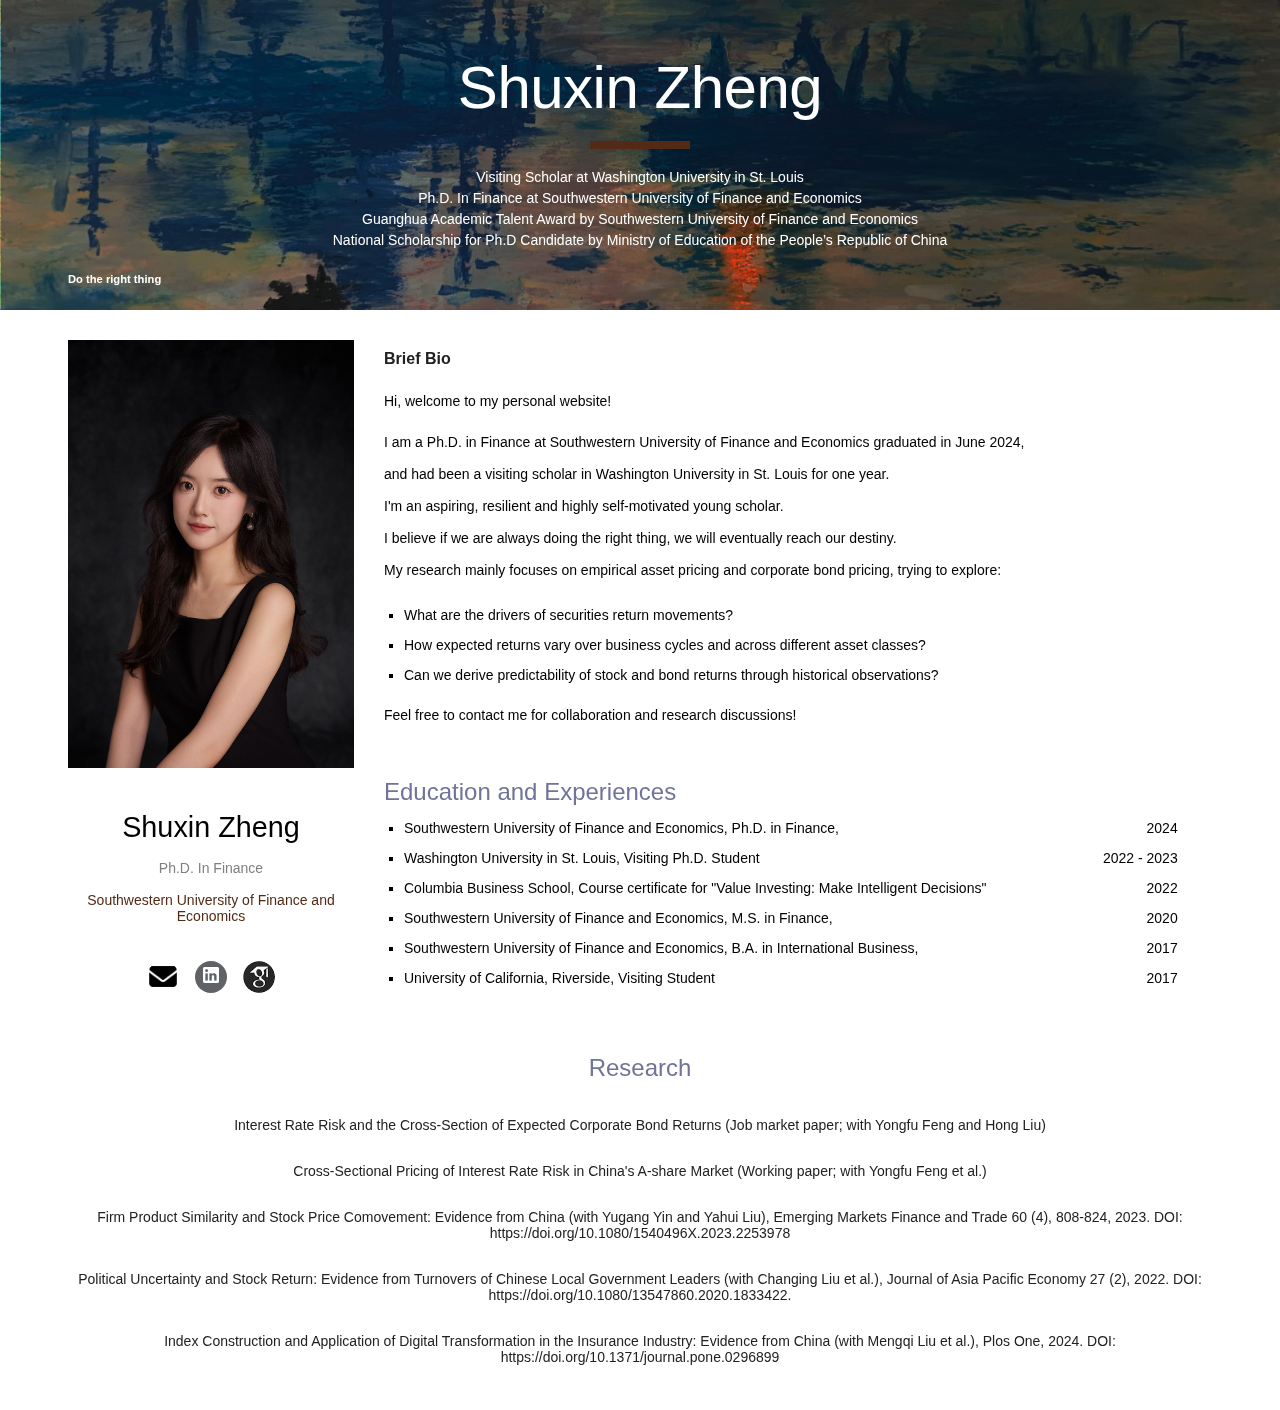
==== index.html @ 1889e53e "Update index.html" ====
<!DOCTYPE html>
<html lang="en">
<head>
    <meta charset="UTF-8">
    <title>Shuxin Zheng</title>
    <meta name="viewport" content="width=device-width, initial-scale=1.0">
    <meta http-equiv="X-UA-Compatible" content="IE=edge">

    <link rel="icon" href="assets/images/favicon.ico">

    <meta property="og:title" content="Shuxin Zheng">
    <meta property="og:type" content="website">
    <meta property="og:url" content="https://sxzheng77.github.io/">
    <meta property="og:description" content="Shuxin Zheng">


    <link href="assets/css/styles.css" rel="stylesheet"/>
    <script src="assets/js/scritp.js"></script>

</head>
<body class="">


<div class="page-wrapper">

    <div class="nav-bar-wrap">
        <div class="navigate-bar">
            <div class="bar-content">
                <div class="nav-link">
                    <!--<a href="/" class="person-name ">Shuxin Zheng</a>-->
                </div>
            </div>
        </div>
    </div>

    <div class="top-bg-wrap">
        <div class="top-bg"></div>
    </div>


    <div class="scroll-wrap">
        <div class="main-content-wrapper">
            <div class="top-section ">
                <!--<div class="bg-above-layer"></div>-->
                <div class="name-line-wrap">
                    <div class="bold-name-center">Shuxin Zheng</div>
                    <div class="bold-name-line"></div>
                    <!--<div class="bold-name-description">Ph.D. candidate at Washington University in St. Louis</div>-->
                    <div style="margin-top: 20px;">
                        <div class="bold-name-description">Visiting Scholar at Washington University in St. Louis</div>
                        <div class="bold-name-description">Ph.D. In Finance at Southwestern University of Finance and Economics</div>
                        <div class="bold-name-description">Guanghua Academic Talent Award by Southwestern University of Finance and Economics</div>
                        <div class="bold-name-description">National Scholarship for Ph.D Candidate by Ministry of Education of the People’s Republic of China</div>
                    </div>
                </div>
                <div class="bold-name-slogan">Do the right thing</div>
            </div>

            <div class="self-intro-section ">
                <div class="self-intro-wrap">
                    <div class="flex-item left">
                        <div><img src="assets/images/person.jpg" class="self-img"/></div>
                        <div class="avatar-under-wrap contact-wrapper">
                            <div class="bio-name">Shuxin Zheng</div>
                            <div class="bio-role">Ph.D. In Finance</div>
                            <div class="bio-university"><a href="https://www.swufe.edu.cn">Southwestern University of Finance and Economics</a></div>
                            <div class="contact-research-desc">
                                <a
                                        href="mailto: sxzheng77@gmail.com"
                                        class="round-box"
                                        style="width: 32px; height: 32px; margin: 6px;  ">
                                    <img
                                            src="assets/images/mail.png"
                                            alt="领英" class="lEB4Hf" style="width: 28px; margin-top: 5px;"
                                    ></a>
                                <a
                                        href="https://www.linkedin.com/in/shuxin-zheng-9356562a5/"
                                        target="_blank" class="round-box"
                                        style="width: 32px; height: 32px; margin: 6px; background-color: rgb(95, 99, 104); background-image: linear-gradient(rgb(95, 99, 104), rgb(95, 99, 104));">
                                    <img
                                            src="assets/images/ss-linkedin.png"
                                            alt="领英" class="lEB4Hf" style="width: 28px; height: 28px;"
                                            width="28" height="28"></a>

                                <a
                                        href="https://scholar.google.com/citations?hl=en&user=AglqkmcAAAAJ&view_op=list_works&gmla=AL3_zigcqhVFqedX_03y2pX-Mnuu2mWgOjME-ZgTDvUqx0Zor9YQrb9cSaSme42BEe9mmOXwZiWvphK0fRfLVuyu"
                                        target="_blank" class="round-box"
                                        style="width: 32px; height: 32px; margin: 6px;">
                                    <img   src="assets/images/ss-google.png"
                                           alt="链接" class="xbGufb" style="width: 32px; height: 32px;"
                                           width="32" height="32"></a>

                            </div>
                        </div>
                    </div>
                    <div class="flex-item right">

                        <div class="self-intro-content">
                            <!--<div class="self-intro-name ">Shuxin Zheng</div>-->
                            <div class="self-intro-name ">Brief Bio</div>
                            <div class="intro-line">Hi, welcome to my personal website!</div>
                            <div class="intro-line">
                                I am a Ph.D. in Finance at Southwestern University of Finance and Economics graduated in June 2024,
                                <br><br>and had been a visiting scholar in Washington University in St. Louis for one year.
                                <br><br>I'm an aspiring, resilient and highly self-motivated young scholar.
                                <br><br>I believe if we are always doing the right thing, we will eventually reach our destiny.
                                <br><br>My research mainly focuses on empirical asset pricing and corporate bond pricing, trying to explore:
                            </div>

                            <!--<div class="intro-line">My research tries to understand the rule of securities price movements:</div>-->


                            <ul class="self-intro-ul">

                                <li  class="self-li-item " >
                                    <p>What are the drivers of securities return movements?</p>
                                </li>
                                <li  class="self-li-item " >
                                    <p>How expected returns vary over business cycles and across different asset classes?</p>
                                </li>
                                <li  class="self-li-item " >
                                    <p>Can we derive predictability of stock and bond returns through historical observations?</p>
                                </li>

                            </ul>

                            <div class="intro-line">Feel free to contact me for collaboration and research discussions!</div>
                        </div>
                        <div class="self-education-content">
                            <div class="  " style="color: #6f7498; font-size: 1.5rem; margin-top: 40px;">Education and Experiences</div>
                            <ul class="self-intro-ul">

                                <li  class="self-li-item " >
                                    <p>Southwestern University of Finance and Economics, Ph.D. in Finance, <sapn class="edu-time">2024</sapn></p>
                                </li>


                                <li  class="self-li-item " >
                                    <p>Washington University in St. Louis, Visiting Ph.D. Student         			     <sapn class="edu-time">2022 - 2023</sapn></p>
                                </li>

                                <li  class="self-li-item " >
                                    <p>Columbia Business School, Course certificate for "Value Investing: Make Intelligent Decisions"           	    <sapn class="edu-time">2022</sapn></p>
                                </li>

                                <li  class="self-li-item " >
                                    <p>Southwestern University of Finance and Economics, M.S. in Finance, <sapn class="edu-time">2020</sapn></p>
                                </li>
                                <li  class="self-li-item " >
                                    <p>Southwestern University of Finance and Economics, B.A. in International Business, <sapn class="edu-time">2017</sapn></p>
                                </li>
                                <li  class="self-li-item " >
                                    <p>University of California, Riverside, Visiting Student                                  			        <sapn class="edu-time">2017</sapn></p>
                                </li>

                            </ul>
                        </div>

                    </div>
                </div>
            </div>

            <div class="contact-section " style="padding-bottom: 30px;">
                <div class="contact-wrapper">
                    <div class="contact-research">Research</div>
                    <div class="contact-research-desc">
                        Interest Rate Risk and the Cross-Section of Expected Corporate Bond Returns (Job market paper; with Yongfu Feng and Hong Liu)
                    </div>
                    <div class="contact-research-desc">
                        Cross-Sectional Pricing of Interest Rate Risk in China's A-share Market (Working paper; with Yongfu Feng et al.)
                    </div>
                     <div class="contact-research-desc">
                         Firm Product Similarity and Stock Price Comovement: Evidence from China (with Yugang Yin and Yahui Liu), Emerging Markets Finance and Trade 60 (4), 808-824, 2023. DOI: https://doi.org/10.1080/1540496X.2023.2253978
                    </div>
                    <div class="contact-research-desc">
                        Political Uncertainty and Stock Return: Evidence from Turnovers of Chinese Local Government Leaders (with Changing Liu et al.), Journal of Asia Pacific Economy 27 (2), 2022. DOI: https://doi.org/10.1080/13547860.2020.1833422.
                    </div>
                    <div class="contact-research-desc">
                        Index Construction and Application of Digital Transformation in the Insurance Industry: Evidence from China (with Mengqi Liu et al.), Plos One, 2024. DOI: https://doi.org/10.1371/journal.pone.0296899
                    </div>


                    <!--<div class="contact-research-desc">
                        <a href="mailto: sxzheng77@gmail.com" target="_blank" >
                            sxzheng77@gmail.com
                        </a>
                    </div>-->


                </div>


            </div>


        </div>
    </div>

</div>


</body>


</html>
---- assets/css/styles.css ----
:root {
    font-size: 16px;
}
html body {
    font-size: 16px;
    height: 100%;
    /*font-family: sans-serif;*/
    font-family: Arial,Helvetica,sans-serif;

}
body {
    padding: 0;
    margin: 0;
}



.name-line-wrap .bold-name-description{
    font-size: .875rem;
     /*font-family: Arial;*/
    margin-top: 5px;
}
.name-line-wrap .bold-name-center{
    font-size: 3.75rem;
    font-style: normal;
    font-weight: 400;
    letter-spacing: -0.5px;
    line-height: 1.26;
    /*font-family: Arial;*/
}
.top-section .name-line-wrap{
    text-align: center;
    padding: 50px 0 0 0;
}
.name-line-wrap .bold-name-line{
    border-bottom-style: solid;
    border-bottom-width: 8px;
    /*border-color: rgba(133, 140, 184, 1);*/
    border-color: rgba(83, 42, 22, 1);
    margin-left: auto;
    margin-right: auto;
    width: 100px;
    padding: 15px 0 0 0;
}
.navigate-bar .nav-link{
    padding: 16px 12px;
}
.navigate-bar .person-name{
    font-size: 1.25rem;
    color: #ffffff;
    font-weight: 500;
    letter-spacing: 1.5px;
    text-decoration: none;
    /*font-family: Roboto, sans-serif;*/

}

.top-section .bold-name-slogan{
    font-size: .7rem;
    font-weight: bold;
    margin-top: 25px;
    text-align: left;


}
.main-content-wrapper {
    max-width: 1280px;
    width: 100%;
    margin: 0 auto;
    padding: 0 68px;
    box-sizing: border-box;
    font-size: .875rem;
}


.self-intro-section {
    /*font-family: 'Open Sans', Arial;*/
    color: black;
}

.self-intro-section .self-intro-wrap {
    display: flex;
}
.self-intro-wrap .left {
    width: 25%;
}
.self-intro-wrap .left .self-img {
    width: 100%;
}

.self-intro-section .self-intro-name {
    font-weight: 700;
    font-size: 1rem;
}



/********/



.nav-bar-wrap {
    /*position: relative;*/
}

.nav-bar-wrap.at-scroll-position57 .navigate-bar .person-name{
    color: rgb(133, 140, 184) !important;
}
.nav-bar-wrap.at-scroll-position57 .navigate-bar{
    background-color: white;
    border-top: 1px solid #cccccc;
    border-bottom: 1px solid #cccccc;
    /*font-family: Roboto, sans-serif;*/
    font-weight: 500;
    transition: opacity .5s,padding-left .125s;
}
.nav-bar-wrap .navigate-bar{
    position: fixed;
    top: 0;
    left: 0;
    height: 56px;
    width: 100%;
    z-index: 100;
}
.navigate-bar .bar-content{
    padding: 0 1rem;
}





.page-wrapper {
    position: relative;
}

.top-bg-wrap {
    /*position: relative;*/
}
.top-bg-wrap .top-bg{
    position: absolute;
    top: 0;
    left: 0;
    width: 100%;
    height: 310px;
    /*padding-bottom: 50px;
    padding-top: 50px;*/

    z-index: 80;
    box-sizing: border-box;
    background-position: center center;
    background-image: url(/assets/images/bg.jpg);
    background-size: cover;
}


.scroll-wrap {
    position: absolute;
    z-index: 200;
    top: 0px;
    width: 100%;
}


.top-section {
    height: 310px;
    color: #ffffff;
}


.self-intro-section {
    margin-top: 30px;
}

.self-intro-section .self-intro-ul{
    list-style-type: square;
    margin-left: 0;
    margin-right: 0;
    padding: 0;
}
.self-intro-section .self-li-item{
    margin-left: 15.0pt;
}

.self-intro-section .flex-item.right {
    margin-left: 30px;
    flex-grow: 1;
    padding-right: 3%;
}

.self-intro-section .self-intro-name{
    font-weight: 700;
    color: #212121;
    padding: 10px 0 15px 0;
}

.self-intro-section .intro-line{
    padding: 10px 0 15px 0;
}



.contact-wrapper  {
    text-align: center;
    margin-top: 40px;
}
.contact-wrapper .contact-research {
    color: #6f7498;
    font-size: 1.5rem;
    padding-bottom: 20px;
}
.contact-wrapper .contact-research-desc {
    color: rgba(33, 33, 33, 1);
    /*font-family: 'Open Sans', sans-serif;*/
    font-weight: 400;
    padding: 15px 0;
}
.contact-wrapper .round-box {
    box-sizing: content-box;
    border-radius: 50%;
    overflow: hidden;
    display: inline-block;
    vertical-align: middle;
    line-height: 0;
    font-size: 10pt;
}




/*******/

@media only screen and (max-width: 479px) {

    .name-line-wrap .bold-name-center{
        font-size: 2.5rem;
        padding-top: 5px;
    }

    .navigate-bar .person-name {
        font-size: 1.16rem;
    }




    .self-intro-section .self-intro-wrap {
        flex-flow: column;
    }
    .self-intro-wrap .left {
        width: 100%;
    }
    .self-intro-section .flex-item.right {
        margin-left: 0px;
    }

    .main-content-wrapper {
        padding: 0 36px;
    }

    .top-section .bold-name-slogan {
        margin-top: 10px;
        display: none;
    }
}




.edu-time {
    float: right;
}


.avatar-under-wrap .bio-name {
    font-size: 1.8rem;
}
.avatar-under-wrap .bio-role {
    color: grey;
    padding: 1rem 0;
}
.avatar-under-wrap .bio-university {
    padding-bottom: 1rem;
}
.avatar-under-wrap .bio-university a {
    color: rgba(83, 42, 22, 1);
    text-decoration: none;

}
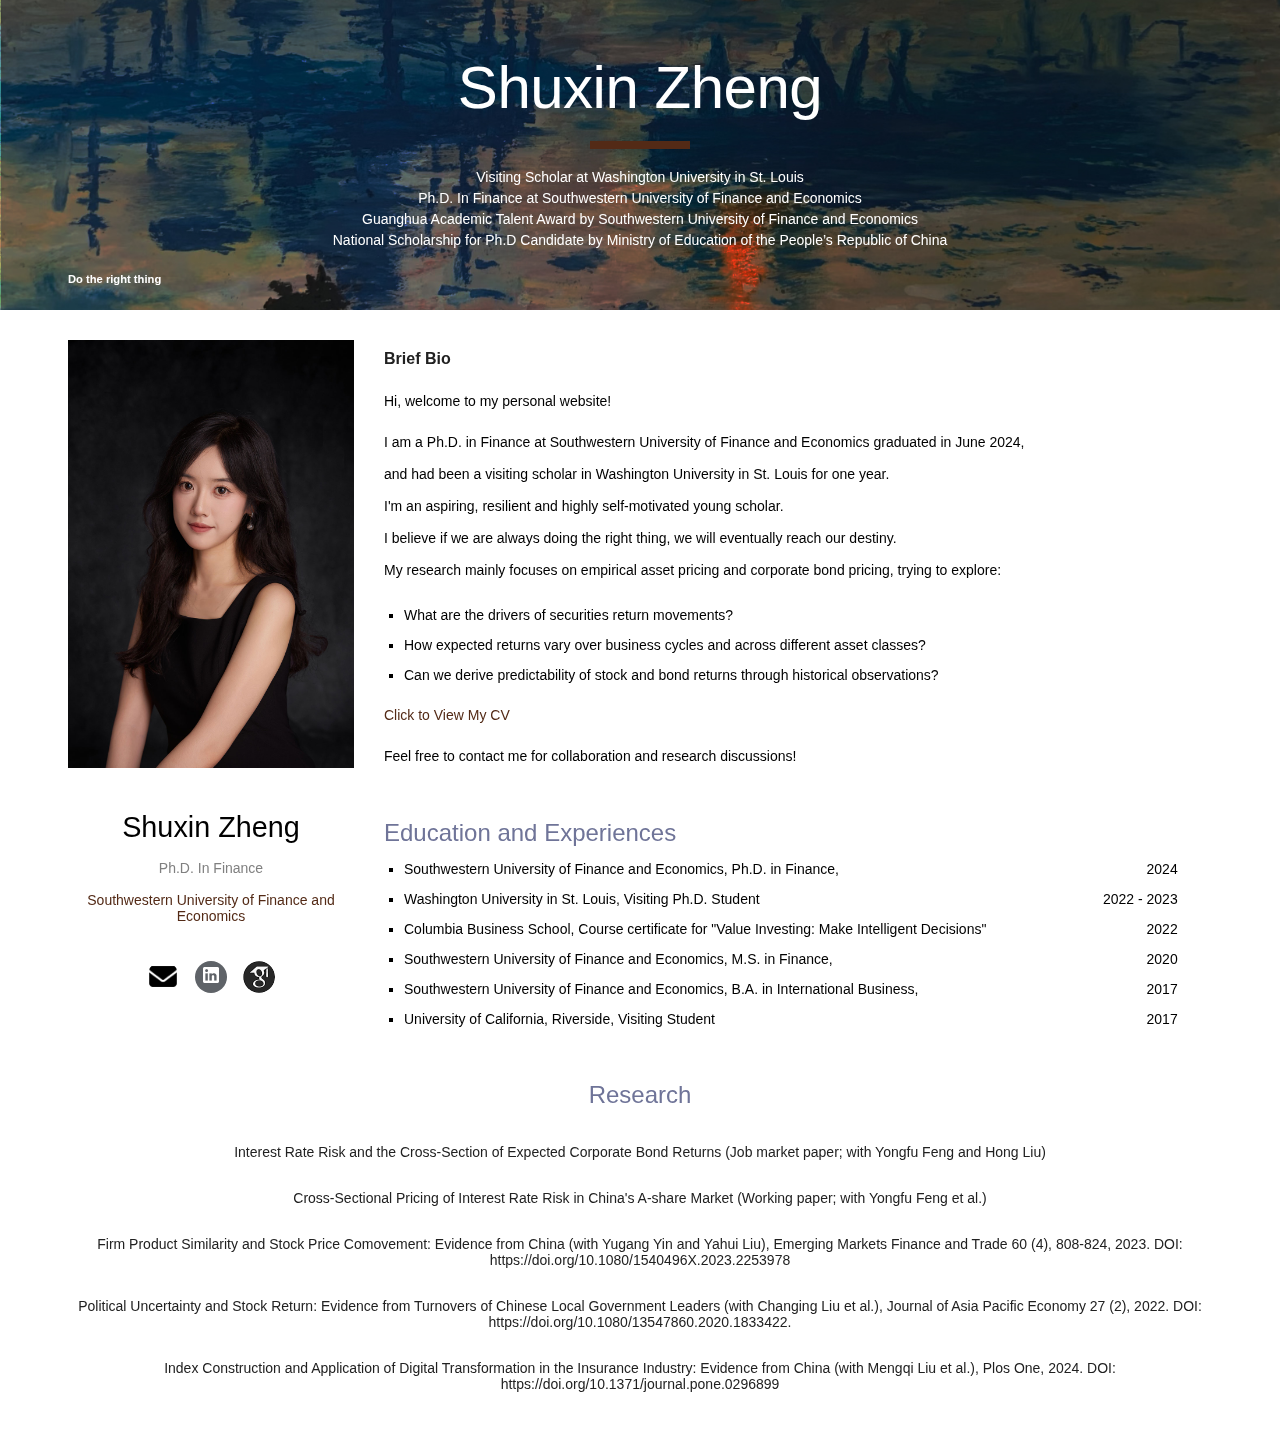
==== commit 860a6a34: "update website" ====
--- a/index.html
+++ b/index.html
@@ -124,6 +124,7 @@
 
                             </ul>
 
+                            <div class="intro-line"><a href="/CV_ShuxinZHENG.pdf">Click to View My CV</a></div>
                             <div class="intro-line">Feel free to contact me for collaboration and research discussions!</div>
                         </div>
                         <div class="self-education-content">
--- a/assets/css/styles.css
+++ b/assets/css/styles.css
@@ -155,6 +155,10 @@
 }
 
 
+.scroll-wrap a {
+    color: rgba(83, 42, 22, 1);
+    text-decoration: none;
+}
 .scroll-wrap {
     position: absolute;
     z-index: 200;
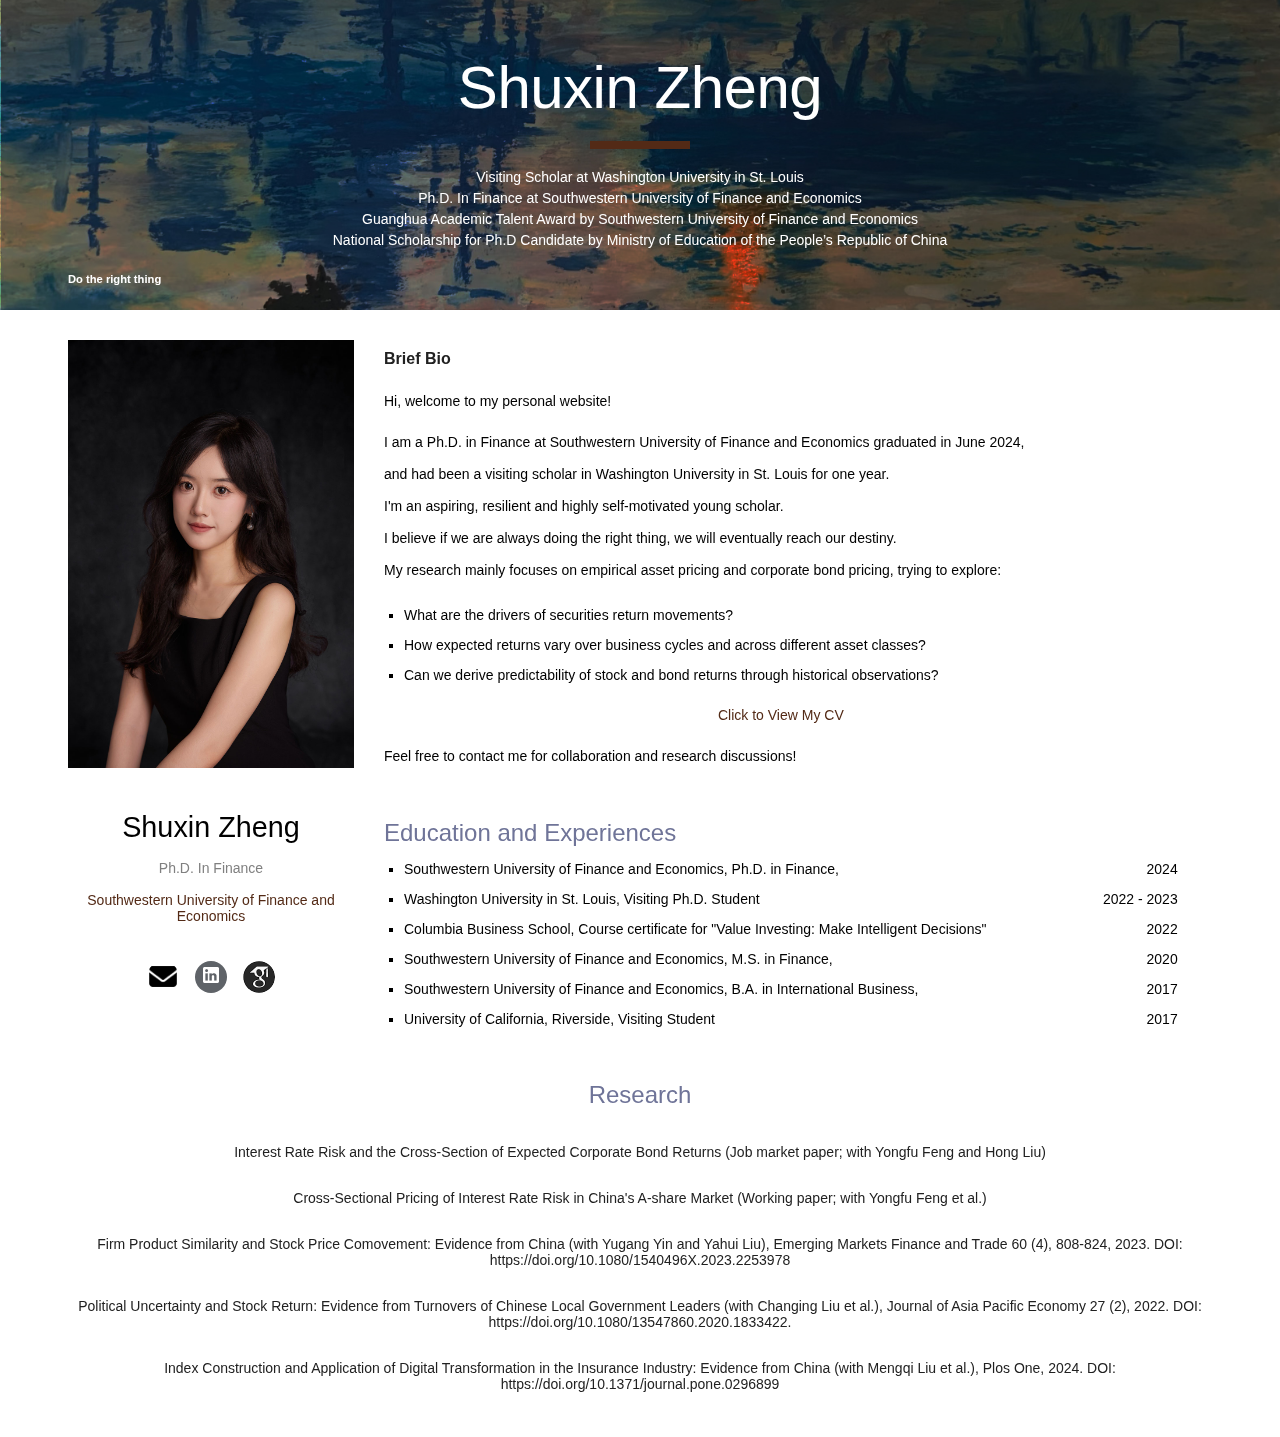
==== commit f5181e7e: "update website" ====
--- a/index.html
+++ b/index.html
@@ -124,7 +124,7 @@
 
                             </ul>
 
-                            <div class="intro-line"><a href="/CV_ShuxinZHENG.pdf">Click to View My CV</a></div>
+                            <div class="intro-line click-cv"><a href="/CV_ShuxinZHENG.pdf">Click to View My CV</a></div>
                             <div class="intro-line">Feel free to contact me for collaboration and research discussions!</div>
                         </div>
                         <div class="self-education-content">
--- a/assets/css/styles.css
+++ b/assets/css/styles.css
@@ -293,13 +293,15 @@
 
 }
 
-
-
-
-
-
-
-
-
-
-
+.click-cv {
+    text-align: center;
+}
+
+
+
+
+
+
+
+
+
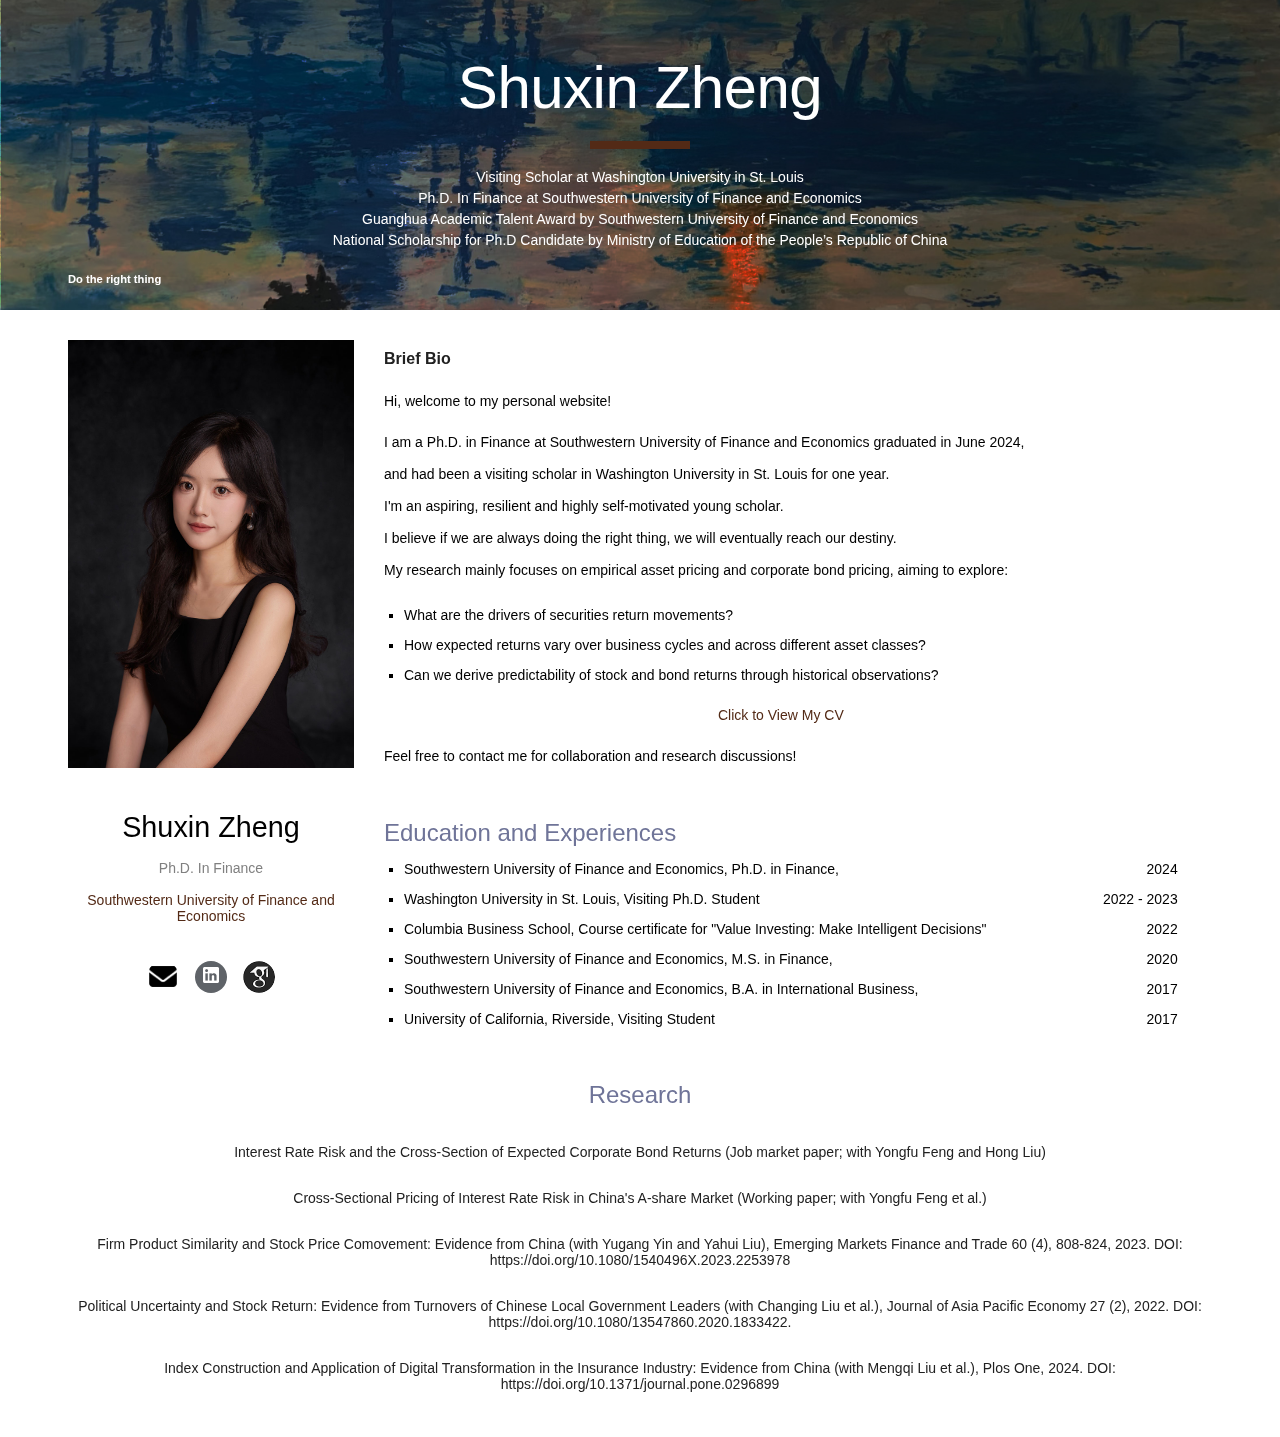
==== commit 6ba0d991: "Update index.html" ====
--- a/index.html
+++ b/index.html
@@ -104,7 +104,7 @@
                                 <br><br>and had been a visiting scholar in Washington University in St. Louis for one year.
                                 <br><br>I'm an aspiring, resilient and highly self-motivated young scholar.
                                 <br><br>I believe if we are always doing the right thing, we will eventually reach our destiny.
-                                <br><br>My research mainly focuses on empirical asset pricing and corporate bond pricing, trying to explore:
+                                <br><br>My research mainly focuses on empirical asset pricing and corporate bond pricing, aiming to explore:
                             </div>
 
                             <!--<div class="intro-line">My research tries to understand the rule of securities price movements:</div>-->
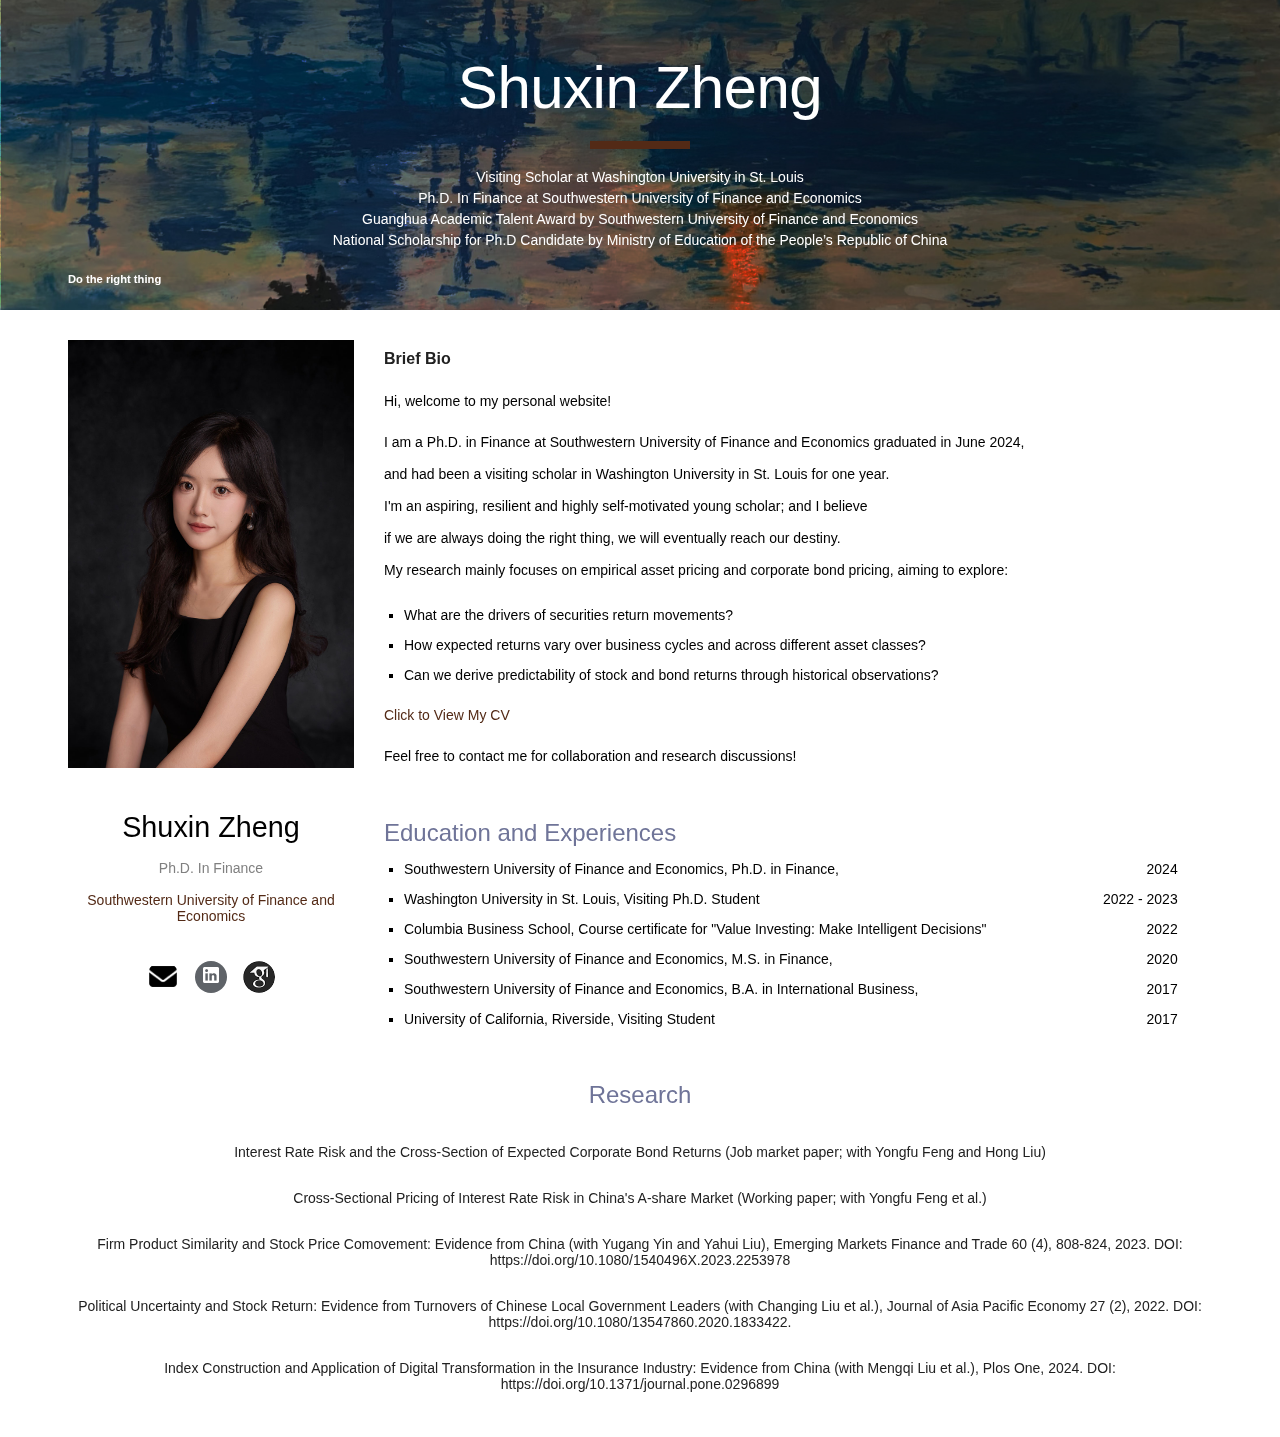
==== commit 5b7a8342: "Update index.html" ====
--- a/index.html
+++ b/index.html
@@ -102,8 +102,8 @@
                             <div class="intro-line">
                                 I am a Ph.D. in Finance at Southwestern University of Finance and Economics graduated in June 2024,
                                 <br><br>and had been a visiting scholar in Washington University in St. Louis for one year.
-                                <br><br>I'm an aspiring, resilient and highly self-motivated young scholar.
-                                <br><br>I believe if we are always doing the right thing, we will eventually reach our destiny.
+                                <br><br>I'm an aspiring, resilient and highly self-motivated young scholar; and I believe
+                                <br><br>if we are always doing the right thing, we will eventually reach our destiny.
                                 <br><br>My research mainly focuses on empirical asset pricing and corporate bond pricing, aiming to explore:
                             </div>
 
--- a/assets/css/styles.css
+++ b/assets/css/styles.css
@@ -294,14 +294,14 @@
 }
 
 .click-cv {
-    text-align: center;
-}
-
-
-
-
-
-
-
-
-
+    text-align: left;
+}
+
+
+
+
+
+
+
+
+
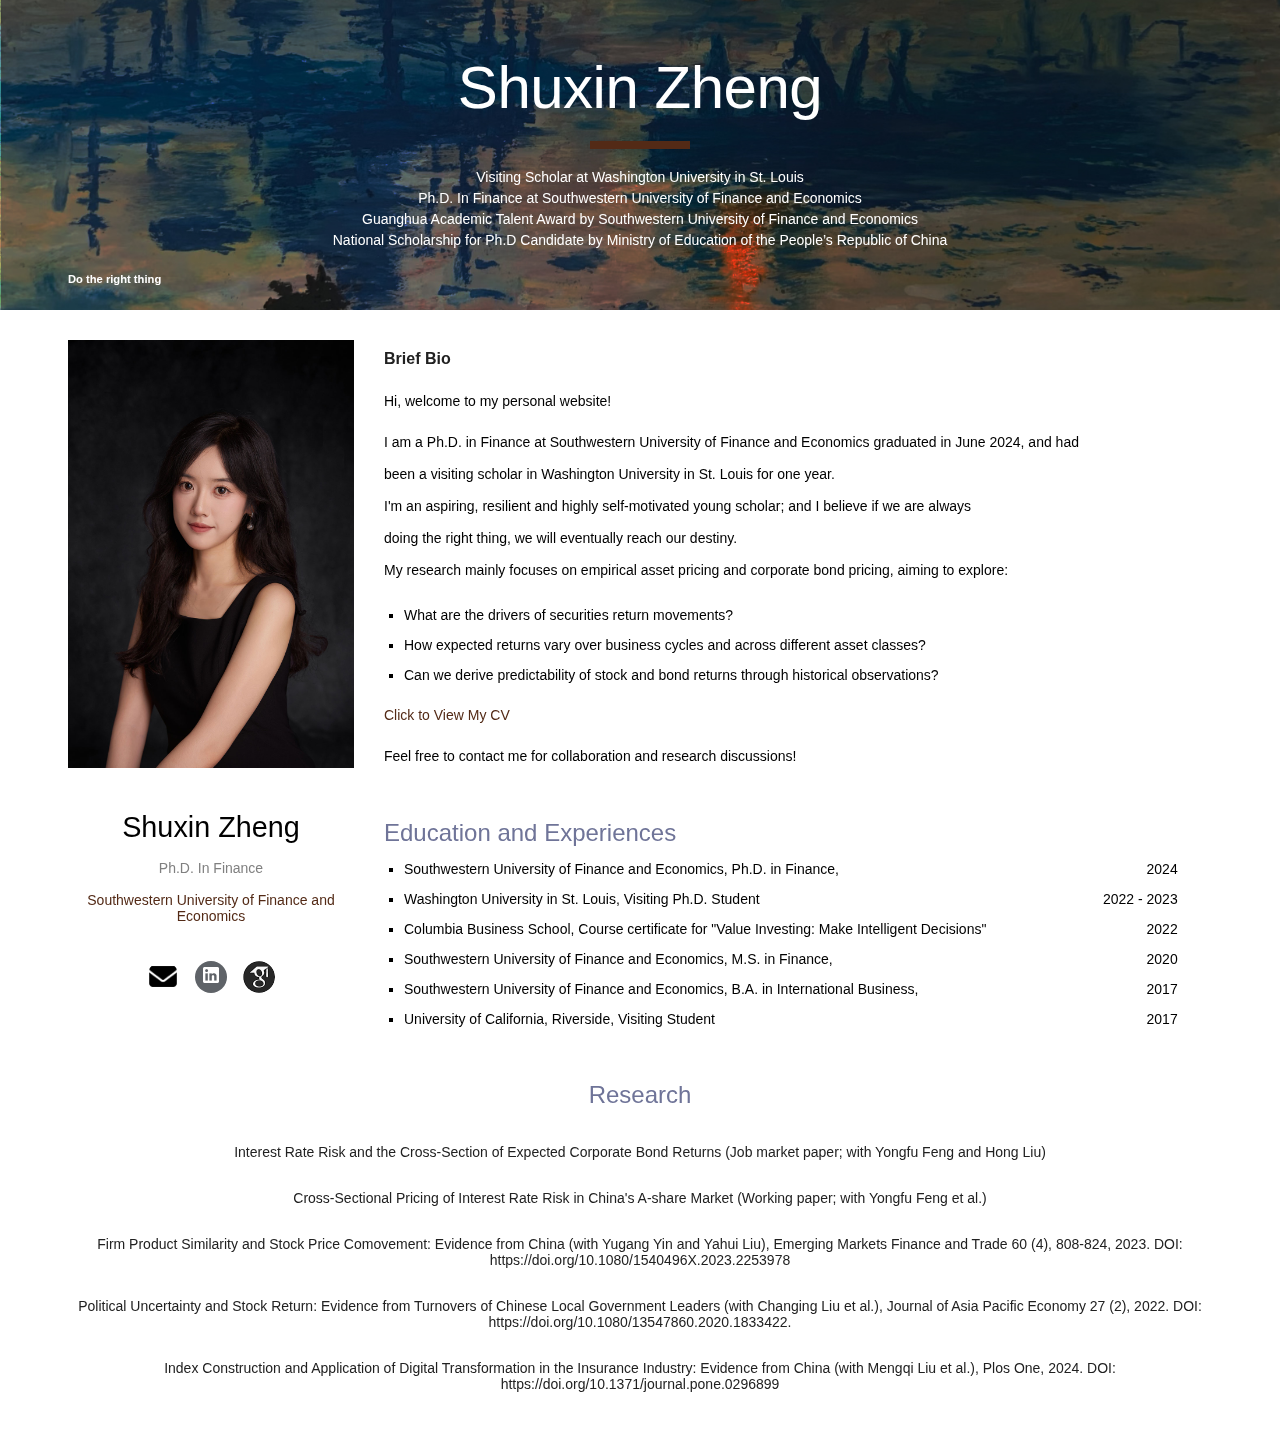
==== commit e7c4a158: "Update index.html" ====
--- a/index.html
+++ b/index.html
@@ -100,10 +100,10 @@
                             <div class="self-intro-name ">Brief Bio</div>
                             <div class="intro-line">Hi, welcome to my personal website!</div>
                             <div class="intro-line">
-                                I am a Ph.D. in Finance at Southwestern University of Finance and Economics graduated in June 2024,
-                                <br><br>and had been a visiting scholar in Washington University in St. Louis for one year.
-                                <br><br>I'm an aspiring, resilient and highly self-motivated young scholar; and I believe
-                                <br><br>if we are always doing the right thing, we will eventually reach our destiny.
+                                I am a Ph.D. in Finance at Southwestern University of Finance and Economics graduated in June 2024, and had
+                                <br><br>been a visiting scholar in Washington University in St. Louis for one year.
+                                <br><br>I'm an aspiring, resilient and highly self-motivated young scholar; and I believe if we are always
+                                <br><br>doing the right thing, we will eventually reach our destiny.
                                 <br><br>My research mainly focuses on empirical asset pricing and corporate bond pricing, aiming to explore:
                             </div>
 
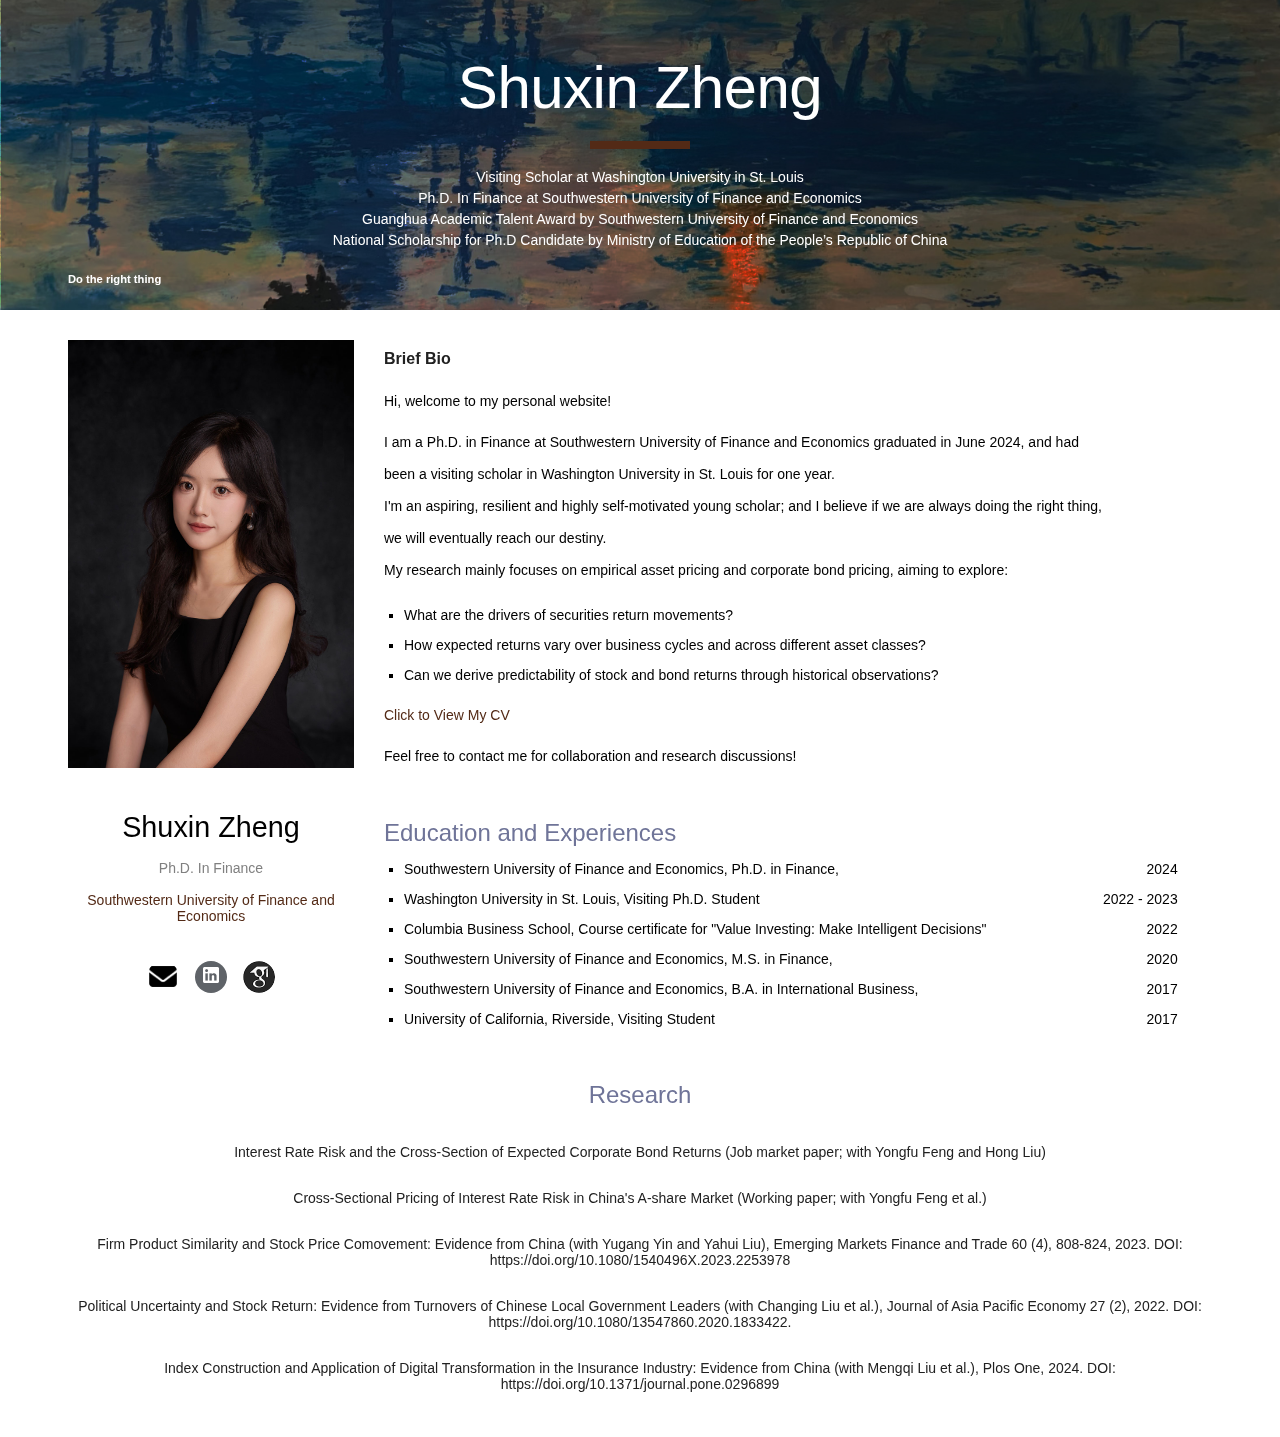
==== commit 7130d081: "Update index.html" ====
--- a/index.html
+++ b/index.html
@@ -102,8 +102,8 @@
                             <div class="intro-line">
                                 I am a Ph.D. in Finance at Southwestern University of Finance and Economics graduated in June 2024, and had
                                 <br><br>been a visiting scholar in Washington University in St. Louis for one year.
-                                <br><br>I'm an aspiring, resilient and highly self-motivated young scholar; and I believe if we are always
-                                <br><br>doing the right thing, we will eventually reach our destiny.
+                                <br><br>I'm an aspiring, resilient and highly self-motivated young scholar; and I believe if we are always doing the right thing,
+                                <br><br>we will eventually reach our destiny.
                                 <br><br>My research mainly focuses on empirical asset pricing and corporate bond pricing, aiming to explore:
                             </div>
 
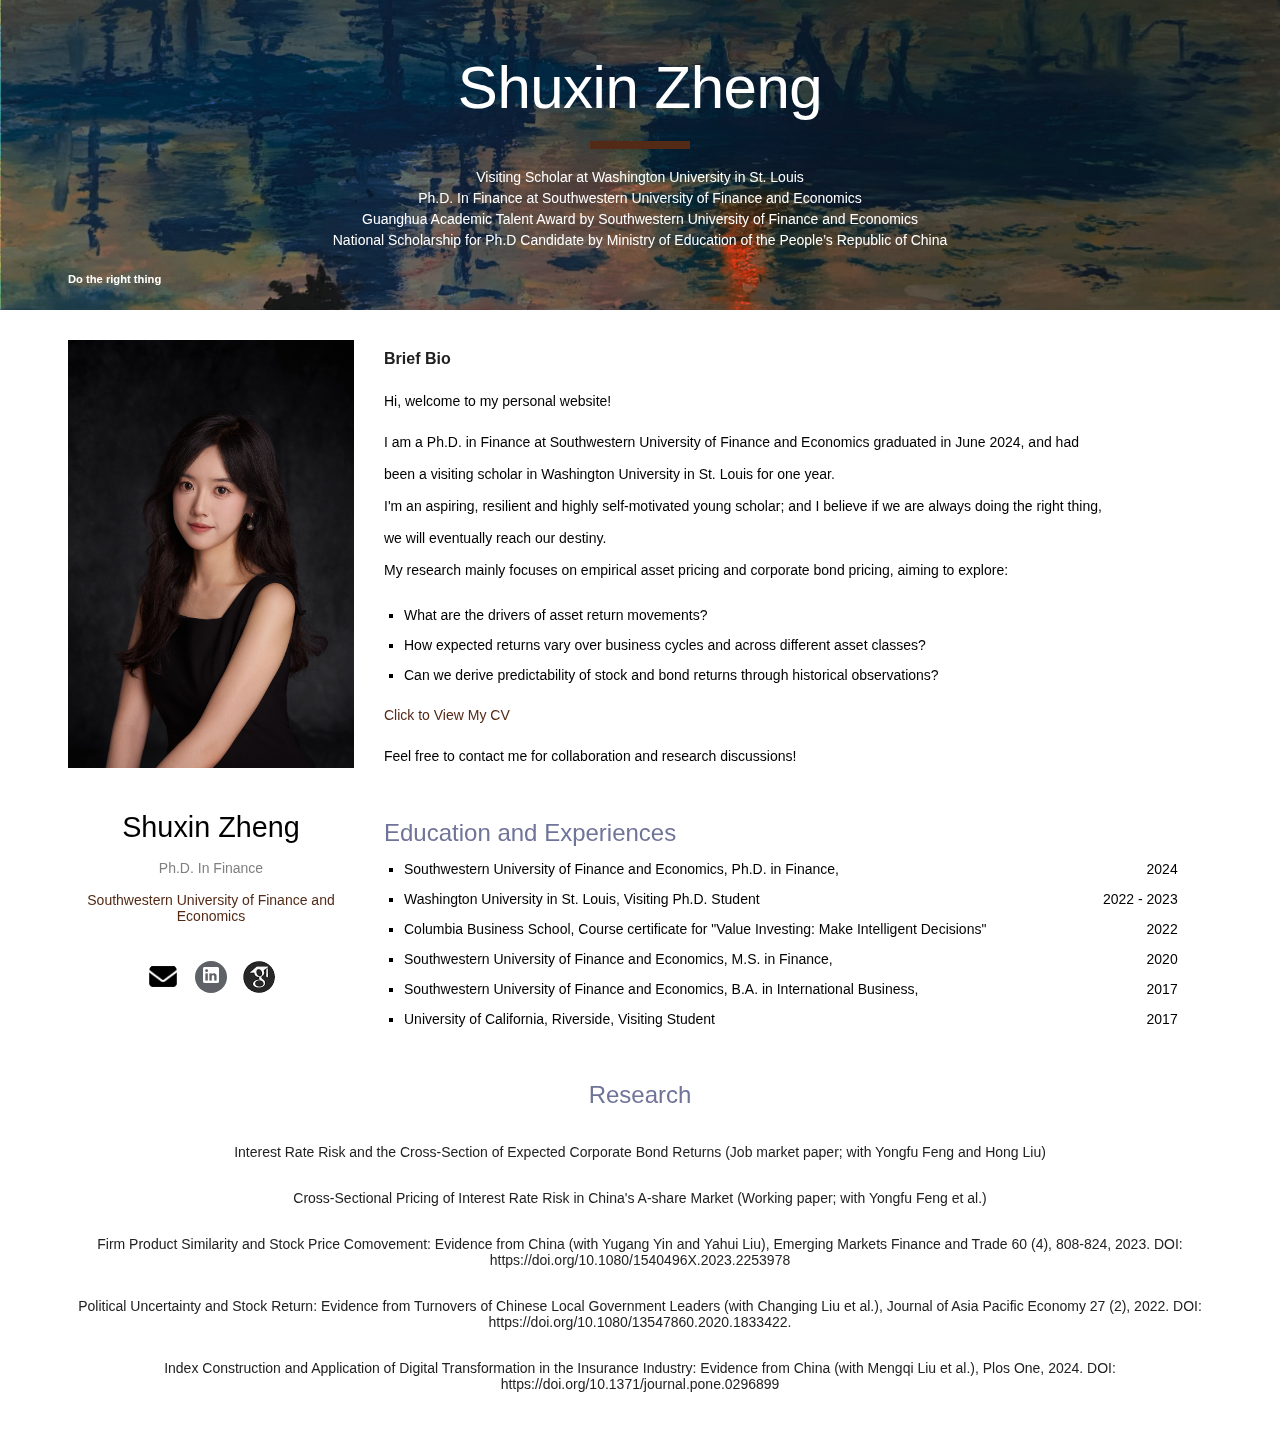
==== commit eb790edb: "Update index.html" ====
--- a/index.html
+++ b/index.html
@@ -113,7 +113,7 @@
                             <ul class="self-intro-ul">
 
                                 <li  class="self-li-item " >
-                                    <p>What are the drivers of securities return movements?</p>
+                                    <p>What are the drivers of asset return movements?</p>
                                 </li>
                                 <li  class="self-li-item " >
                                     <p>How expected returns vary over business cycles and across different asset classes?</p>
